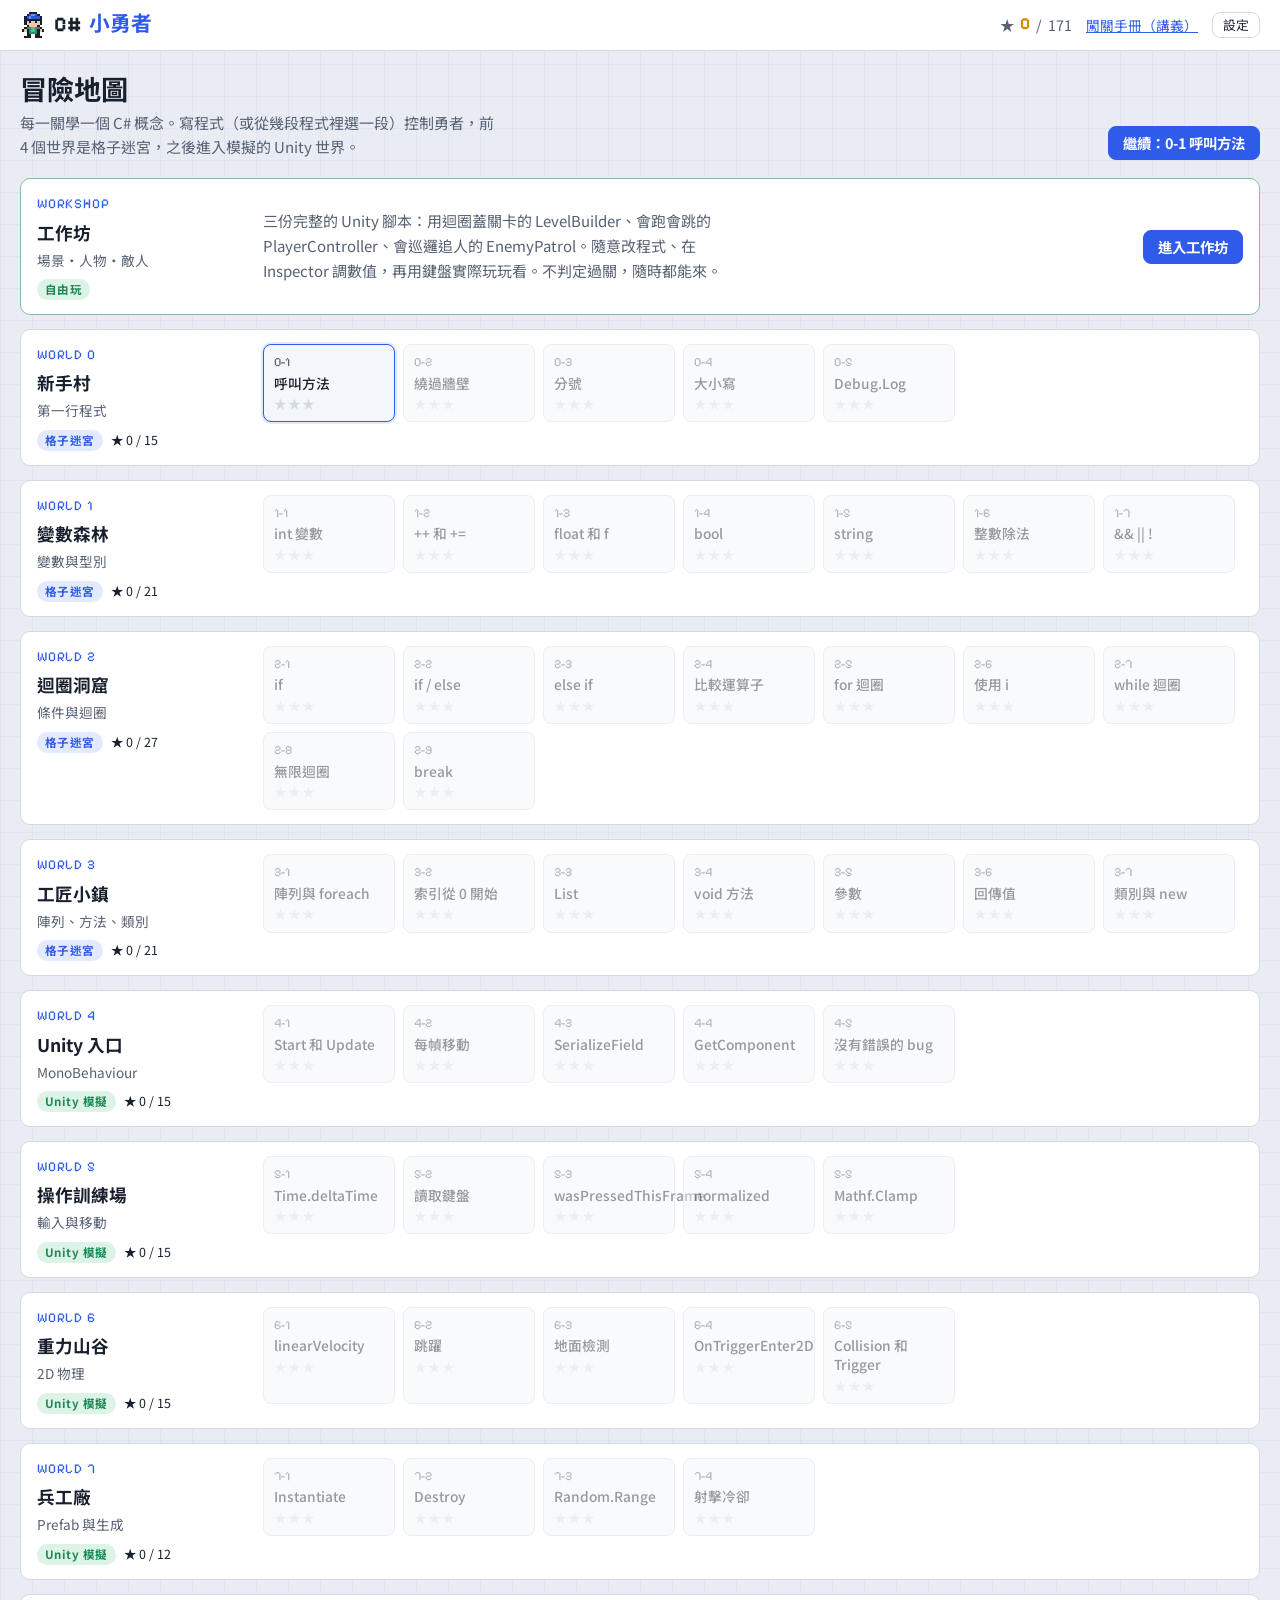
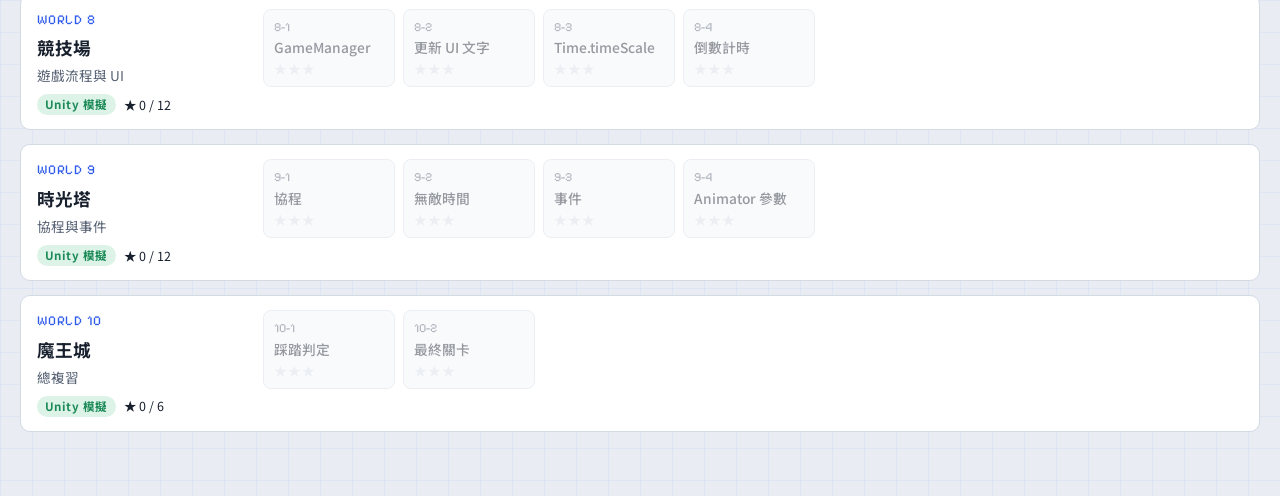
==== index.html @ fce14636 "C# 小勇者：Unity C# 闖關遊戲與工作坊 57 個小關（格子迷宮 + 模擬 Unity）、工作坊（場景、人物、敵人三份可互動腳本）、闖關手冊與自動測試。" ====
<!doctype html>
<html lang="zh-Hant">
<head>
<meta charset="utf-8">
<meta name="viewport" content="width=device-width, initial-scale=1, viewport-fit=cover">
<title>C# 小勇者</title>
<meta name="description" content="寫 C# 控制勇者的 Unity 闖關小遊戲">
<link rel="preconnect" href="https://fonts.googleapis.com">
<link rel="preconnect" href="https://fonts.gstatic.com" crossorigin>
<link rel="stylesheet" href="https://fonts.googleapis.com/css2?family=JetBrains+Mono:wght@400;600&family=Noto+Sans+TC:wght@400;500;700&family=Pixelify+Sans:wght@500;700&display=swap">
<style>
/* Layout: 地圖畫面是一排排的世界；關卡畫面左邊是遊戲舞台 + Console，右邊是說明 + 程式編輯器 */
:root {
  --bg: #E9EDF3;
  --surface: #FFFFFF;
  --surface-2: #F3F6FA;
  --ink: #18202E;
  --muted: #566173;
  --line: #D3DAE4;
  --grid: rgba(47, 91, 234, 0.06);
  --accent: #2F5BEA;
  --accent-ink: #FFFFFF;
  --accent-soft: #E3EAFE;
  --coin: #C98C05;
  --coin-soft: #FBF0D4;
  --good: #1B8A57;
  --good-soft: #DDF3E8;
  --bad: #C63D33;
  --bad-soft: #FBE4E1;
  --warn: #9A6A00;
  --warn-soft: #FFF3D1;
  --code-bg: #161B26;
  --code-head: #1E2533;
  --code-fg: #DCE2EE;
  --code-line: #2A3242;
  --code-muted: #7F8AA0;
  --code-err: rgba(255, 110, 100, 0.18);
  --hl-kw: #8FB2FF;
  --hl-str: #F2C46B;
  --hl-num: #F59E8B;
  --hl-com: #74819A;
  --hl-type: #7FDCC4;
  --hl-fn: #E6A6F5;
  --hl-meta: #B8C47A;
  --console-err: #FF8A80;
  --console-warn: #FFD27A;
  --console-info: #8FB2FF;

  --font-display: "Pixelify Sans", "Noto Sans TC", "Microsoft JhengHei", system-ui, sans-serif;
  --font-body: "Noto Sans TC", "Microsoft JhengHei", "PingFang TC", system-ui, sans-serif;
  --font-mono: "JetBrains Mono", Consolas, "Noto Sans TC", monospace;
  --radius: 10px;
}
@media (prefers-color-scheme: dark) {
  :root:not([data-theme="light"]) {
    --bg: #0F131A;
    --surface: #171C25;
    --surface-2: #1D2330;
    --ink: #E5E9F1;
    --muted: #9AA4B5;
    --line: #2A3140;
    --grid: rgba(124, 155, 255, 0.05);
    --accent: #7C9BFF;
    --accent-ink: #0F131A;
    --accent-soft: #1F2A4A;
    --coin: #F0B630;
    --coin-soft: #3A2F12;
    --good: #4CC38A;
    --good-soft: #143326;
    --bad: #F07067;
    --bad-soft: #3A1A18;
    --warn: #F0C060;
    --warn-soft: #3A2F12;
    --code-bg: #0B0F15;
    --code-head: #131925;
    --code-line: #222A38;
    color-scheme: dark;
  }
}
:root[data-theme="dark"] {
  --bg: #0F131A;
  --surface: #171C25;
  --surface-2: #1D2330;
  --ink: #E5E9F1;
  --muted: #9AA4B5;
  --line: #2A3140;
  --grid: rgba(124, 155, 255, 0.05);
  --accent: #7C9BFF;
  --accent-ink: #0F131A;
  --accent-soft: #1F2A4A;
  --coin: #F0B630;
  --coin-soft: #3A2F12;
  --good: #4CC38A;
  --good-soft: #143326;
  --bad: #F07067;
  --bad-soft: #3A1A18;
  --warn: #F0C060;
  --warn-soft: #3A2F12;
  --code-bg: #0B0F15;
  --code-head: #131925;
  --code-line: #222A38;
  color-scheme: dark;
}

* { box-sizing: border-box; }
body {
  margin: 0;
  background-color: var(--bg);
  background-image: linear-gradient(var(--grid) 1px, transparent 1px), linear-gradient(90deg, var(--grid) 1px, transparent 1px);
  background-size: 32px 32px;
  color: var(--ink);
  font-family: var(--font-body);
  font-size: 15px;
  line-height: 1.65;
}
a { color: var(--accent); }
button { font: inherit; }
:focus-visible { outline: 2px solid var(--accent); outline-offset: 2px; }
code, pre, textarea, .con-body, .insp-ref, input { font-variant-ligatures: none; font-feature-settings: "liga" 0, "calt" 0; }
code { font-family: var(--font-mono); font-size: 0.88em; background: var(--surface-2); border: 1px solid var(--line); border-radius: 5px; padding: 0 0.3em; overflow-wrap: anywhere; }
h1, h2, h3 { margin: 0; line-height: 1.3; text-wrap: balance; }
p { margin: 0; }
[hidden] { display: none !important; }

/* ---------- 頂部 ---------- */
.top {
  position: sticky;
  top: env(safe-area-inset-top, 0px);
  z-index: 30;
  background: var(--surface);
  border-bottom: 1px solid var(--line);
}
.top-in {
  max-width: 1320px; margin: 0 auto;
  padding-inline: 20px; padding-block: 8px;
  display: flex; align-items: center; gap: 14px; flex-wrap: wrap;
}
.logo { font-family: var(--font-display); font-weight: 700; font-size: 1.3rem; color: var(--ink); text-decoration: none; white-space: nowrap; display: flex; align-items: center; gap: 8px; }
.logo span { color: var(--accent); }
.logo canvas { width: 26px; height: 26px; image-rendering: pixelated; }
.top-stars { margin-left: auto; display: flex; align-items: center; gap: 6px; font-variant-numeric: tabular-nums; font-size: 0.9rem; color: var(--muted); white-space: nowrap; }
.top-stars b { font-family: var(--font-display); color: var(--coin); font-size: 1.05rem; }
.top-link { font-size: 0.85rem; white-space: nowrap; }

.btn {
  border: 1px solid var(--line); background: var(--surface); color: var(--ink);
  border-radius: 8px; padding: 6px 14px; cursor: pointer; font-size: 0.9rem; line-height: 1.4;
  display: inline-flex; align-items: center; gap: 6px; white-space: nowrap; text-decoration: none;
}
.btn:hover { border-color: var(--accent); }
.btn:disabled { opacity: 0.5; cursor: default; }
.btn-primary { background: var(--accent); border-color: var(--accent); color: var(--accent-ink); font-weight: 700; }
.btn-primary:hover { filter: brightness(1.08); }
.btn-run { background: var(--good); border-color: var(--good); color: #fff; font-weight: 700; padding-inline: 18px; }
.btn-stop { background: var(--bad); border-color: var(--bad); color: #fff; font-weight: 700; padding-inline: 18px; }
.btn-ghost { background: transparent; }
.btn-sm { padding: 3px 10px; font-size: 0.8rem; }

main { max-width: 1320px; margin: 0 auto; padding-inline: 20px; padding-block: 20px 64px; }

/* ---------- 地圖 ---------- */
.map-head { display: flex; align-items: flex-end; justify-content: space-between; gap: 16px; flex-wrap: wrap; margin-bottom: 18px; }
.map-head h1 { font-size: 1.7rem; }
.map-head p { color: var(--muted); max-width: 60ch; margin-top: 4px; }
.map-actions { display: flex; gap: 8px; flex-wrap: wrap; align-items: center; }
.worlds { display: grid; gap: 14px; }
.world {
  display: grid; grid-template-columns: 210px minmax(0, 1fr); gap: 16px;
  background: var(--surface); border: 1px solid var(--line); border-radius: var(--radius); padding: 14px 16px;
}
.world-label { display: grid; gap: 2px; align-content: start; }
.world-no { font-family: var(--font-display); color: var(--accent); font-size: 0.85rem; letter-spacing: 0.06em; }
.world-name { font-weight: 700; font-size: 1.1rem; }
.world-sub { color: var(--muted); font-size: 0.85rem; }
.world-meta { display: flex; gap: 8px; align-items: center; flex-wrap: wrap; margin-top: 6px; font-size: 0.78rem; }
.chip { border-radius: 999px; padding: 1px 8px; font-size: 0.72rem; font-weight: 700; letter-spacing: 0.04em; white-space: nowrap; }
.chip-grid { background: var(--accent-soft); color: var(--accent); }
.chip-unity { background: var(--good-soft); color: var(--good); }
.nodes { display: flex; flex-wrap: wrap; gap: 8px; align-content: start; }
.node {
  width: 132px; min-height: 74px; text-align: left;
  border: 1px solid var(--line); background: var(--surface-2); color: var(--ink);
  border-radius: 8px; padding: 7px 10px; cursor: pointer; display: grid; gap: 1px; align-content: start;
}
.node:hover:not(:disabled) { border-color: var(--accent); }
.node:disabled { opacity: 0.45; cursor: not-allowed; }
.node-id { font-family: var(--font-display); font-size: 0.78rem; color: var(--muted); font-variant-numeric: tabular-nums; }
.node-title { font-size: 0.86rem; font-weight: 500; line-height: 1.35; }
.node-stars { font-size: 0.8rem; letter-spacing: 1px; color: var(--line); }
.node-stars .on { color: var(--coin); }
.node.done { background: var(--coin-soft); border-color: color-mix(in srgb, var(--coin) 45%, var(--line)); }
.node.next { border-color: var(--accent); box-shadow: 0 0 0 2px var(--accent-soft); }

/* ---------- 關卡 ---------- */
.lv-bar { display: flex; align-items: center; gap: 10px; flex-wrap: wrap; margin-bottom: 14px; }
.lv-id { font-family: var(--font-display); color: var(--accent); font-size: 1rem; white-space: nowrap; }
.lv-bar h1 { font-size: 1.35rem; }
.lv-bar .spacer { flex: 1; }
.lv-grid { display: grid; grid-template-columns: minmax(0, 0.95fr) minmax(0, 1.05fr); gap: 18px; align-items: start; }
.col { display: grid; gap: 14px; min-width: 0; }
.col-left { position: sticky; top: calc(env(safe-area-inset-top, 0px) + 62px); }

.stage-wrap { position: relative; border-radius: var(--radius); overflow: hidden; border: 1px solid var(--code-line); background: #1d2333; }
#stage { display: block; width: 100%; height: auto; image-rendering: pixelated; }
.stage-wrap.frozen #stage { filter: grayscale(0.9) brightness(0.65); }
.freeze {
  position: absolute; inset: 0; display: grid; place-items: center; padding: 16px;
}
.freeze-box {
  max-width: 380px; width: 100%; background: #f4f5f7; color: #1b1f2b; border: 1px solid #8a93a6; border-radius: 6px;
  box-shadow: 0 10px 30px rgba(0,0,0,.35); overflow: hidden; font-size: 0.88rem;
}
.freeze-title { background: #dfe3ea; padding: 6px 12px; font-weight: 700; display: flex; justify-content: space-between; }
.freeze-body { padding: 12px 14px; display: grid; gap: 8px; }
.keys { display: flex; flex-wrap: wrap; gap: 6px; }
.key {
  min-width: 46px; padding: 8px 10px; border-radius: 8px; border: 1px solid var(--line); border-bottom-width: 3px;
  background: var(--surface); color: var(--ink); font-family: var(--font-mono); font-weight: 600; cursor: pointer;
  touch-action: none; user-select: none;
}
.key.down { background: var(--accent-soft); border-color: var(--accent); }
.stage-note { font-size: 0.82rem; color: var(--muted); }

.panel { background: var(--surface); border: 1px solid var(--line); border-radius: var(--radius); overflow: hidden; min-width: 0; }
.counts span { white-space: nowrap; }
.panel-head { display: flex; flex-wrap: wrap; align-items: center; gap: 8px; padding: 7px 12px; border-bottom: 1px solid var(--line); background: var(--surface-2); font-size: 0.82rem; font-weight: 700; }
.panel-head .spacer { flex: 1; }
.counts { display: flex; gap: 8px; font-weight: 500; font-variant-numeric: tabular-nums; color: var(--muted); }
.counts .e { color: var(--bad); }
.counts .w { color: var(--warn); }

/* Console */
.console { background: var(--code-bg); border-color: var(--code-line); }
.console .panel-head { background: var(--code-head); border-color: var(--code-line); color: var(--code-fg); }
.console .panel-head .btn { background: transparent; color: var(--code-fg); border-color: var(--code-line); }
.console .counts { color: var(--code-muted); }
.console .counts .e { color: var(--console-err); }
.console .counts .w { color: var(--console-warn); }
.con-body { max-height: 240px; min-height: 92px; overflow: auto; padding: 4px 0; font-family: var(--font-mono); font-size: 0.8rem; }
.con-empty { color: var(--code-muted); padding: 8px 14px; font-family: var(--font-body); }
.con-line { display: grid; grid-template-columns: 16px minmax(0, 1fr) auto; gap: 8px; padding: 3px 12px; color: var(--code-fg); border-bottom: 1px solid var(--code-line); }
.con-line .ico { text-align: center; color: var(--code-muted); }
.con-line .txt { white-space: pre-wrap; overflow-wrap: anywhere; }
.con-line .zh { display: block; color: var(--code-muted); font-family: var(--font-body); font-size: 0.8rem; margin-top: 2px; }
.con-line .cnt { background: var(--code-line); color: var(--code-fg); border-radius: 999px; padding: 0 7px; font-size: 0.72rem; align-self: start; }
.con-line.error .txt, .con-line.error .ico { color: var(--console-err); }
.con-line.warn .txt, .con-line.warn .ico { color: var(--console-warn); }
.con-line.info .txt, .con-line.info .ico { color: var(--console-info); }
.con-line.clickable { cursor: pointer; }
.con-line.clickable:hover { background: rgba(255,255,255,.04); }

/* Inspector */
.insp-comp { padding: 6px 12px 10px; display: grid; gap: 6px; }
.insp-title { display: flex; align-items: center; gap: 8px; font-size: 0.82rem; font-weight: 700; padding-top: 4px; }
.insp-title .obj { color: var(--muted); font-weight: 500; }
.insp-row { display: grid; grid-template-columns: minmax(0, 0.9fr) minmax(0, 1.1fr); gap: 10px; align-items: center; font-size: 0.85rem; }
.insp-row label { color: var(--muted); overflow: hidden; text-overflow: ellipsis; white-space: nowrap; }
.insp-row input[type="number"], .insp-row input[type="text"] {
  width: 100%; font: inherit; font-family: var(--font-mono); font-size: 0.82rem; padding: 3px 8px;
  border: 1px solid var(--line); border-radius: 6px; background: var(--surface-2); color: var(--ink);
}
.insp-row input[type="checkbox"] { width: 16px; height: 16px; accent-color: var(--accent); }
.insp-ref { font-family: var(--font-mono); font-size: 0.78rem; background: var(--surface-2); border: 1px solid var(--line); border-radius: 6px; padding: 2px 8px; overflow: hidden; text-overflow: ellipsis; white-space: nowrap; }
.insp-empty { padding: 10px 12px; color: var(--muted); font-size: 0.85rem; }

/* 說明卡 */
.brief { background: var(--surface); border: 1px solid var(--line); border-radius: var(--radius); padding: 14px 16px; display: grid; gap: 10px; }
.concept { font-size: 0.95rem; }
.goal { display: flex; gap: 10px; align-items: baseline; background: var(--accent-soft); border-radius: 8px; padding: 8px 12px; font-weight: 500; }
.goal-tag { font-family: var(--font-display); color: var(--accent); white-space: nowrap; font-size: 0.85rem; }
.brief-foot { display: flex; gap: 12px; flex-wrap: wrap; font-size: 0.82rem; color: var(--muted); align-items: center; }

.tabs { display: inline-flex; border: 1px solid var(--line); border-radius: 9px; padding: 3px; background: var(--surface); gap: 2px; }
.tab { border: 0; background: transparent; color: var(--muted); padding: 5px 14px; border-radius: 7px; cursor: pointer; font-size: 0.88rem; font-weight: 500; }
.tab[aria-selected="true"] { background: var(--accent); color: var(--accent-ink); }
.tab-dot { display: inline-block; width: 8px; height: 8px; border-radius: 50%; background: var(--bad); margin-left: 6px; vertical-align: middle; }
.ws-card { margin-bottom: 14px; border-color: color-mix(in srgb, var(--good) 40%, var(--line)); }
.ws-desc { display: flex; gap: 14px; align-items: center; justify-content: space-between; flex-wrap: wrap; }
.ws-desc p { max-width: 62ch; color: var(--muted); }
.stage-wrap:focus { outline: none; }
.toolbar { display: flex; gap: 8px; flex-wrap: wrap; align-items: center; }
.toolbar .spacer { flex: 1; }

/* 編輯器 */
.editor { background: var(--code-bg); border: 1px solid var(--code-line); border-radius: var(--radius); overflow: hidden; }
.editor-head { display: flex; align-items: center; justify-content: space-between; gap: 8px; background: var(--code-head); border-bottom: 1px solid var(--code-line); padding: 5px 10px 5px 14px; font-family: var(--font-mono); font-size: 0.75rem; color: var(--code-muted); }
.editor-head .btn { background: transparent; color: var(--code-fg); border-color: var(--code-line); }
.ed-body { display: flex; max-height: 560px; overflow: auto; }
.gutter { flex: none; padding: 12px 8px 12px 10px; text-align: right; color: var(--code-muted); font-family: var(--font-mono); font-size: 13px; line-height: 21px; user-select: none; border-right: 1px solid var(--code-line); position: sticky; left: 0; background: var(--code-bg); z-index: 1; }
.gutter div.err { color: var(--console-err); font-weight: 600; }
.ed-area { position: relative; flex: 1; min-width: 0; }
.ed-area pre, .ed-area textarea {
  margin: 0; padding: 12px 14px; border: 0; font-family: var(--font-mono); font-size: 13px; line-height: 21px;
  white-space: pre; tab-size: 4; letter-spacing: 0; font-variant-ligatures: none;
}
.ed-area pre { color: var(--code-fg); pointer-events: none; min-height: 100%; }
.ed-area textarea {
  position: absolute; inset: 0; width: 100%; height: 100%; resize: none; overflow: hidden;
  background: transparent; color: transparent; caret-color: #ffffff; outline: none;
}
.ed-area textarea::selection { background: rgba(124, 155, 255, 0.35); color: transparent; }
.ed-area textarea[readonly] { caret-color: transparent; }
.hl .ln { display: block; min-height: 21px; }
.hl .ln.err { background: var(--code-err); }
.t-kw { color: var(--hl-kw); }
.t-str { color: var(--hl-str); }
.t-num { color: var(--hl-num); }
.t-com { color: var(--hl-com); font-style: italic; }
.t-type { color: var(--hl-type); }
.t-fn { color: var(--hl-fn); }
.t-meta { color: var(--hl-meta); }

/* 選擇模式 */
.choices { display: grid; gap: 10px; }
.choice { border: 1px solid var(--line); border-radius: var(--radius); background: var(--surface); overflow: hidden; min-width: 0; }
.choice-head { display: flex; align-items: center; gap: 10px; padding: 7px 12px; border-bottom: 1px solid var(--line); background: var(--surface-2); }
.choice-letter { font-family: var(--font-display); font-size: 1rem; color: var(--accent); }
.choice-head .spacer { flex: 1; }
.choice pre { margin: 0; background: var(--code-bg); color: var(--code-fg); font-family: var(--font-mono); font-size: 12.5px; line-height: 19px; padding: 10px 0; overflow-x: auto; max-height: 260px; }
.choice pre .ln { display: block; padding-inline: 14px; min-height: 19px; }
.choice pre .ln.chg { background: rgba(124, 155, 255, 0.16); box-shadow: inset 3px 0 0 #7c9bff; }
.verdict { padding: 9px 12px; font-size: 0.88rem; display: grid; gap: 2px; }
.verdict b { font-weight: 700; }
.verdict.ok { background: var(--good-soft); }
.verdict.ok b { color: var(--good); }
.verdict.no { background: var(--bad-soft); }
.verdict.no b { color: var(--bad); }

/* 結果與提示 */
.result { border-radius: var(--radius); padding: 12px 16px; display: grid; gap: 8px; border: 1px solid var(--line); background: var(--surface); }
.result.win { background: var(--good-soft); border-color: var(--good); }
.result.lose { background: var(--bad-soft); border-color: var(--bad); }
.result.info { background: var(--warn-soft); border-color: var(--warn); }
.result-title { font-weight: 700; display: flex; align-items: center; gap: 10px; flex-wrap: wrap; }
.result-stars { font-size: 1.3rem; letter-spacing: 3px; color: var(--line); }
.result-stars .on { color: var(--coin); }
.result-actions { display: flex; gap: 8px; flex-wrap: wrap; }
.hints { display: grid; gap: 8px; }
.hint { background: var(--warn-soft); border: 1px solid color-mix(in srgb, var(--warn) 40%, var(--line)); border-radius: 8px; padding: 8px 12px; font-size: 0.9rem; }
.hint pre { margin: 6px 0 0; background: var(--code-bg); color: var(--code-fg); border-radius: 6px; padding: 8px 10px; font-family: var(--font-mono); font-size: 12px; overflow-x: auto; }
.hint-tag { font-weight: 700; color: var(--warn); margin-right: 6px; }

.dialog-bg { position: fixed; inset: 0; background: rgba(10, 14, 22, 0.55); display: grid; place-items: center; padding: 16px; z-index: 50; }
.dialog { background: var(--surface); border: 1px solid var(--line); border-radius: var(--radius); padding: 18px 20px; max-width: 420px; width: 100%; display: grid; gap: 12px; }
.dialog h2 { font-size: 1.1rem; }
.dialog .row { display: flex; gap: 8px; justify-content: flex-end; flex-wrap: wrap; }
.switch { display: flex; align-items: center; gap: 10px; cursor: pointer; }
.switch input { width: 18px; height: 18px; accent-color: var(--accent); }

@media (max-width: 980px) {
  .lv-grid { grid-template-columns: minmax(0, 1fr); }
  .col-left { position: static; }
  .col-right { display: contents; }
  .brief { order: -2; }
  .brief.ws-challenges { order: 1; }
  .col-left { order: -1; }
}
@media (max-width: 720px) {
  main { padding-inline: 16px; padding-block: 14px 48px; }
  .top-in { padding-inline: 16px; }
  .world { grid-template-columns: minmax(0, 1fr); gap: 10px; }
  .node { width: calc(50% - 4px); }
  .top-link { display: none; }
}
@media (prefers-reduced-motion: reduce) { * { scroll-behavior: auto !important; } }
</style>
</head>
<body>
<header class="top">
  <div class="top-in">
    <a class="logo" href="#map" aria-label="回到地圖"><canvas id="logoIcon" width="12" height="12" aria-hidden="true"></canvas>C# <span>小勇者</span></a>
    <div class="top-stars" title="總星星數">★ <b id="starCount">0</b> / <span id="starTotal">0</span></div>
    <a class="top-link" href="handbook.html" target="_blank" rel="noopener">闖關手冊（講義）</a>
    <button class="btn btn-sm" type="button" id="settingsBtn">設定</button>
  </div>
</header>

<main id="app"></main>

<div class="dialog-bg" id="settings" hidden>
  <div class="dialog" role="dialog" aria-labelledby="settingsTitle">
    <h2 id="settingsTitle">設定</h2>
    <label class="switch"><input type="checkbox" id="unlockAll"> 全部關卡解鎖（可以直接跳關）</label>
    <div class="row">
      <button class="btn" type="button" id="resetBtn">清除所有進度</button>
      <button class="btn btn-primary" type="button" id="settingsClose">完成</button>
    </div>
    <p id="resetConfirm" class="stage-note" hidden>再按一次「清除所有進度」就會刪掉星星和寫過的程式。</p>
  </div>
</div>

<script src="js/interpreter.js"></script>
<script src="js/sprites.js"></script>
<script src="js/stage-grid.js"></script>
<script src="js/stage-unity.js"></script>
<script src="js/levels.js"></script>
<script src="js/workshop.js"></script>
<script src="js/app.js"></script>
</body>
</html>
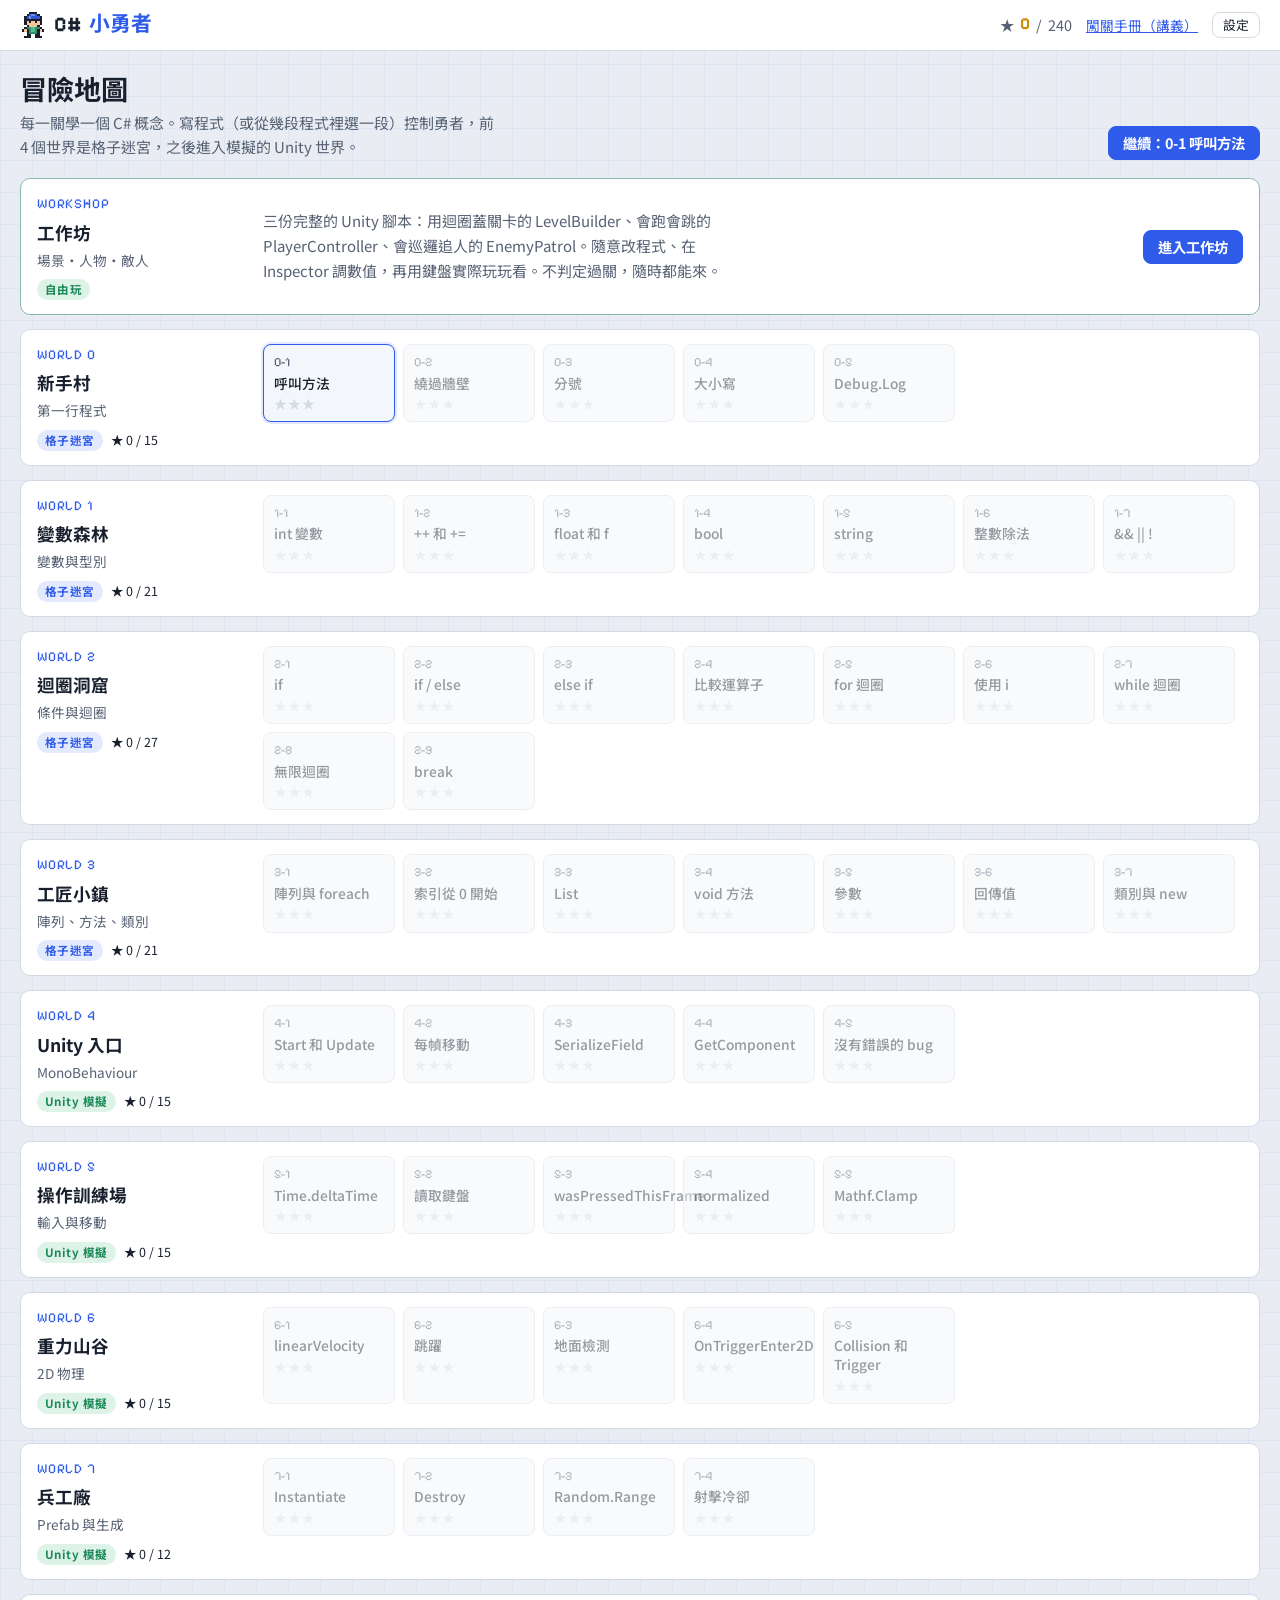
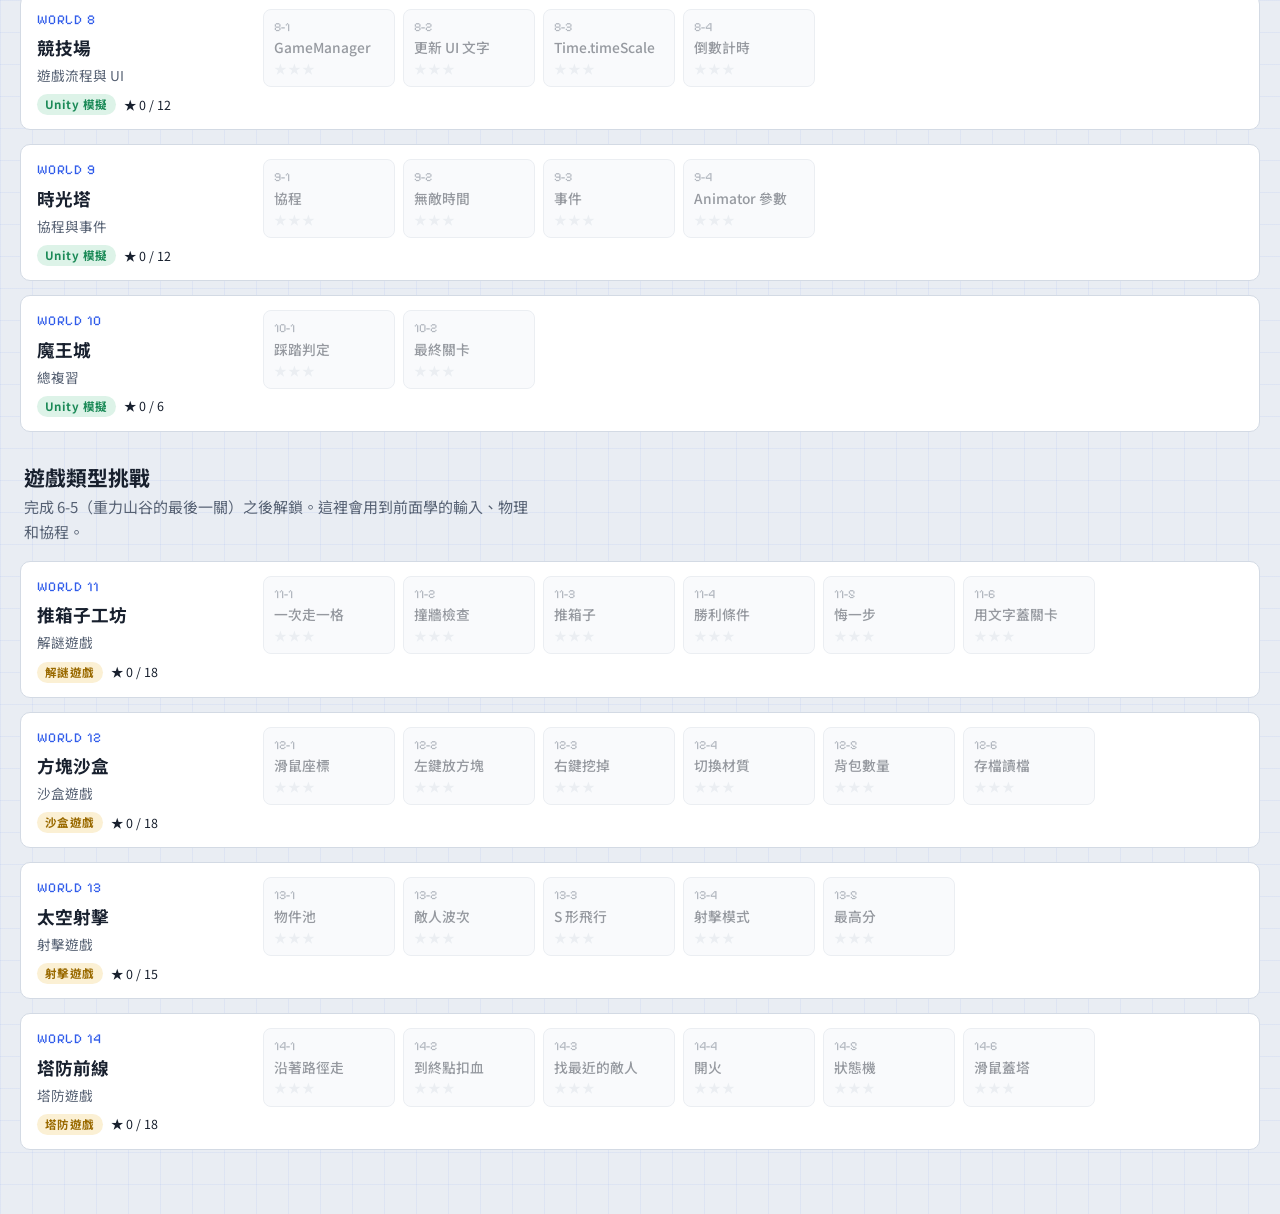
==== commit 541c3fb2: "新增四種遊戲類型世界：推箱子、方塊沙盒、太空射擊、塔防（23 關）與手冊 ch11-ch14 引擎新增 enum、Vector2Int、Stack/Queue/Dictionary、滑鼠輸入、Came" ====
--- a/index.html
+++ b/index.html
@@ -176,6 +176,10 @@
 .chip { border-radius: 999px; padding: 1px 8px; font-size: 0.72rem; font-weight: 700; letter-spacing: 0.04em; white-space: nowrap; }
 .chip-grid { background: var(--accent-soft); color: var(--accent); }
 .chip-unity { background: var(--good-soft); color: var(--good); }
+.chip-genre { background: var(--coin-soft); color: var(--warn); }
+.genre-head { padding: 18px 4px 2px; display: grid; gap: 4px; }
+.genre-head h2 { font-size: 1.3rem; }
+.genre-head p { color: var(--muted); max-width: 64ch; }
 .nodes { display: flex; flex-wrap: wrap; gap: 8px; align-content: start; }
 .node {
   width: 132px; min-height: 74px; text-align: left;
@@ -201,7 +205,7 @@
 .col-left { position: sticky; top: calc(env(safe-area-inset-top, 0px) + 62px); }
 
 .stage-wrap { position: relative; border-radius: var(--radius); overflow: hidden; border: 1px solid var(--code-line); background: #1d2333; }
-#stage { display: block; width: 100%; height: auto; image-rendering: pixelated; }
+#stage { display: block; width: 100%; height: auto; image-rendering: pixelated; touch-action: none; }
 .stage-wrap.frozen #stage { filter: grayscale(0.9) brightness(0.65); }
 .freeze {
   position: absolute; inset: 0; display: grid; place-items: center; padding: 16px;
@@ -394,6 +398,7 @@
 <script src="js/stage-grid.js"></script>
 <script src="js/stage-unity.js"></script>
 <script src="js/levels.js"></script>
+<script src="js/levels-genres.js"></script>
 <script src="js/workshop.js"></script>
 <script src="js/app.js"></script>
 </body>
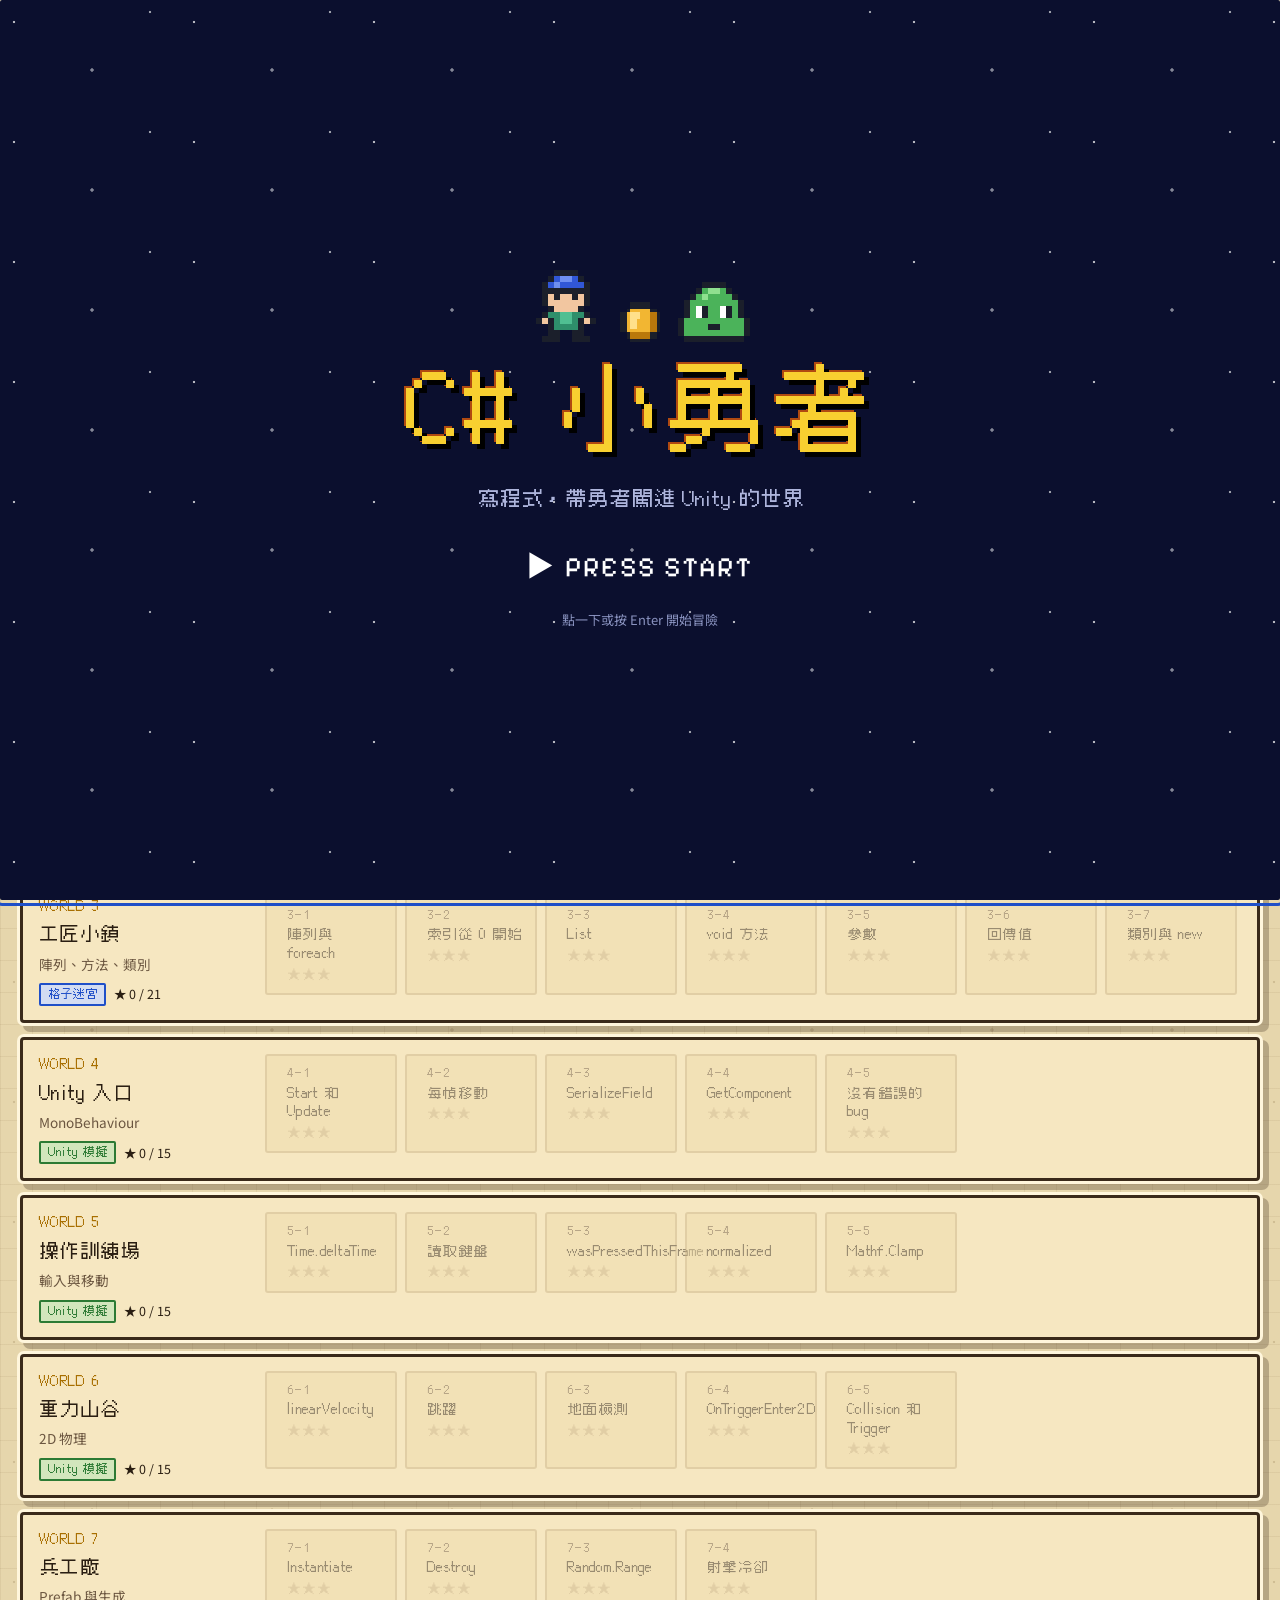
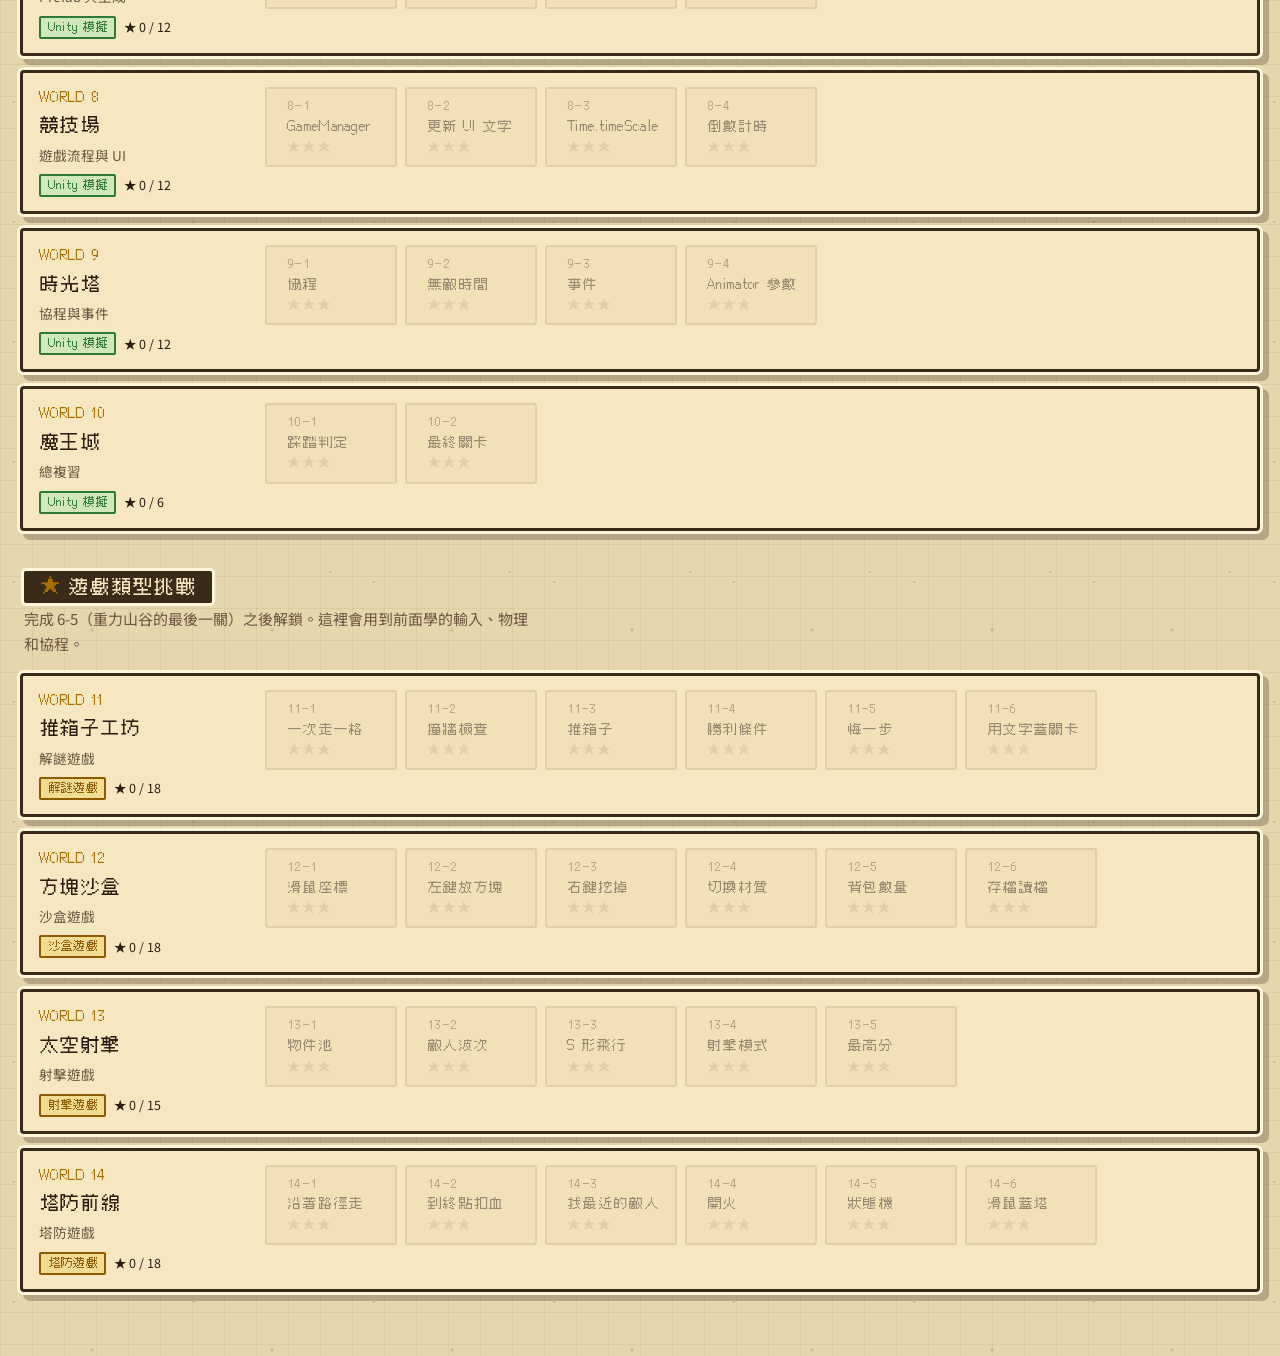
==== commit 9dbd6433: "改成 8-bit 像素 RPG 風格：開場畫面、STAGE CLEAR 過關動畫、8-bit 音效 新增 css/pixel.css（遊戲和手冊共用的像素外觀）、js/sfx.js（Web Audio" ====
--- a/index.html
+++ b/index.html
@@ -368,6 +368,7 @@
 }
 @media (prefers-reduced-motion: reduce) { * { scroll-behavior: auto !important; } }
 </style>
+<link rel="stylesheet" href="css/pixel.css">
 </head>
 <body>
 <header class="top">
@@ -375,6 +376,7 @@
     <a class="logo" href="#map" aria-label="回到地圖"><canvas id="logoIcon" width="12" height="12" aria-hidden="true"></canvas>C# <span>小勇者</span></a>
     <div class="top-stars" title="總星星數">★ <b id="starCount">0</b> / <span id="starTotal">0</span></div>
     <a class="top-link" href="handbook.html" target="_blank" rel="noopener">闖關手冊（講義）</a>
+    <button class="btn btn-sm px-sound" type="button" id="soundBtn" aria-pressed="true" aria-label="音效" title="音效開關">♪<span class="px-sound-label"> 音效</span></button>
     <button class="btn btn-sm" type="button" id="settingsBtn">設定</button>
   </div>
 </header>
@@ -385,6 +387,7 @@
   <div class="dialog" role="dialog" aria-labelledby="settingsTitle">
     <h2 id="settingsTitle">設定</h2>
     <label class="switch"><input type="checkbox" id="unlockAll"> 全部關卡解鎖（可以直接跳關）</label>
+    <label class="switch"><input type="checkbox" id="soundOn"> 8-bit 音效</label>
     <div class="row">
       <button class="btn" type="button" id="resetBtn">清除所有進度</button>
       <button class="btn btn-primary" type="button" id="settingsClose">完成</button>
@@ -393,6 +396,7 @@
   </div>
 </div>
 
+<script src="js/sfx.js"></script>
 <script src="js/interpreter.js"></script>
 <script src="js/sprites.js"></script>
 <script src="js/stage-grid.js"></script>
--- a/css/pixel.css
+++ b/css/pixel.css
@@ -0,0 +1,377 @@
+/* =========================================================
+ * 8-bit 像素 RPG 外觀：遊戲（index.html）和手冊（handbook.html）共用
+ * 放在各頁 <style> 之後載入，覆蓋原本的配色和元件樣式。
+ * 中文像素字：俐方體 11 號（Cubic 11），SIL Open Font License，見 fonts/OFL.txt
+ * ========================================================= */
+@font-face {
+  font-family: "Cubic 11";
+  src: url("../fonts/Cubic_11.woff2") format("woff2");
+  font-display: swap;
+}
+
+/* ---------- 白天：羊皮紙視窗 ---------- */
+:root {
+  --bg: #E6D6AC;
+  --surface: #F6E7C1;
+  --surface-2: #EEDBAA;
+  --ink: #2A1E12;
+  --muted: #6B5640;
+  --line: #C9B184;
+  --grid: rgba(90, 60, 20, 0.07);
+  --star: rgba(90, 60, 20, 0.16);
+  --frame: #3A2A1A;
+  --frame-out: #FFF6DC;
+  --drop: rgba(58, 42, 26, 0.28);
+  --title: #3A2A1A;
+  --title-shadow: #D9BE7E;
+  --accent: #1F4FC8;
+  --accent-ink: #FFFFFF;
+  --accent-soft: #D3DCF2;
+  --coin: #A86F00;
+  --coin-soft: #F2DC94;
+  --good: #2C7A34;
+  --good-ink: #FFFFFF;
+  --good-soft: #D2E6BC;
+  --bad: #B8322A;
+  --bad-ink: #FFFFFF;
+  --bad-soft: #F1CDBB;
+  --warn: #8E5A00;
+  --warn-soft: #F3DEA4;
+  --code-bg: #10143A;
+  --code-head: #1A2054;
+  --code-fg: #E8ECF8;
+  --code-line: #2C3474;
+  --code-muted: #8A93C0;
+  --font-pixel: "Cubic 11", "Pixelify Sans", "Noto Sans TC", "Microsoft JhengHei", sans-serif;
+  --font-display: var(--font-pixel);
+  --radius: 4px;
+  color-scheme: light;
+}
+/* ---------- 夜晚：深藍 RPG 視窗 ---------- */
+@media (prefers-color-scheme: dark) {
+  :root:not([data-theme="light"]) {
+    --bg: #0B0F2E;
+    --surface: #141A4A;
+    --surface-2: #1C2460;
+    --ink: #F4F4F4;
+    --muted: #AEB5DC;
+    --line: #3A4490;
+    --grid: rgba(255, 255, 255, 0.035);
+    --star: rgba(255, 255, 255, 0.55);
+    --frame: #F4F4F4;
+    --frame-out: #000000;
+    --drop: rgba(0, 0, 0, 0.45);
+    --title: #F8D030;
+    --title-shadow: #000000;
+    --accent: #58D8F8;
+    --accent-ink: #0B0F2E;
+    --accent-soft: #17336E;
+    --coin: #F8D030;
+    --coin-soft: #3A3414;
+    --good: #58D858;
+    --good-ink: #08240C;
+    --good-soft: #123A1E;
+    --bad: #F86060;
+    --bad-ink: #2A0606;
+    --bad-soft: #401622;
+    --warn: #F8B830;
+    --warn-soft: #3A2C10;
+    --code-bg: #070A22;
+    --code-head: #10163E;
+    --code-fg: #E8ECF8;
+    --code-line: #262E6A;
+    --code-muted: #8A93C0;
+    color-scheme: dark;
+  }
+}
+:root[data-theme="dark"] {
+  --bg: #0B0F2E;
+  --surface: #141A4A;
+  --surface-2: #1C2460;
+  --ink: #F4F4F4;
+  --muted: #AEB5DC;
+  --line: #3A4490;
+  --grid: rgba(255, 255, 255, 0.035);
+  --star: rgba(255, 255, 255, 0.55);
+  --frame: #F4F4F4;
+  --frame-out: #000000;
+  --drop: rgba(0, 0, 0, 0.45);
+  --title: #F8D030;
+  --title-shadow: #000000;
+  --accent: #58D8F8;
+  --accent-ink: #0B0F2E;
+  --accent-soft: #17336E;
+  --coin: #F8D030;
+  --coin-soft: #3A3414;
+  --good: #58D858;
+  --good-ink: #08240C;
+  --good-soft: #123A1E;
+  --bad: #F86060;
+  --bad-ink: #2A0606;
+  --bad-soft: #401622;
+  --warn: #F8B830;
+  --warn-soft: #3A2C10;
+  --code-bg: #070A22;
+  --code-head: #10163E;
+  --code-fg: #E8ECF8;
+  --code-line: #262E6A;
+  --code-muted: #8A93C0;
+  color-scheme: dark;
+}
+
+/* ---------- 底圖：星空 + 淡格線 ---------- */
+body {
+  background-color: var(--bg);
+  background-image:
+    radial-gradient(circle at 14px 22px, var(--star) 1px, transparent 1.6px),
+    radial-gradient(circle at 92px 70px, var(--star) 1.4px, transparent 2px),
+    radial-gradient(circle at 150px 12px, var(--star) 1px, transparent 1.6px),
+    linear-gradient(var(--grid) 1px, transparent 1px),
+    linear-gradient(90deg, var(--grid) 1px, transparent 1px);
+  background-size: 180px 120px, 180px 120px, 180px 120px, 32px 32px, 32px 32px;
+  scrollbar-color: var(--frame) var(--surface-2);
+}
+:focus-visible { outline: 3px solid var(--accent); outline-offset: 3px; border-radius: 2px; }
+code { border-radius: 2px; }
+
+/* ---------- 像素字 ---------- */
+h1, h2, h3,
+.btn, .tab, .chip, .tag, .node, .key, .switch, .menu-btn, .copy,
+.logo, .top-stars, .panel-head, .world-no, .world-name, .goal-tag, .result-title, .verdict b,
+.choice-letter, .lv-id, .lv-link, .levels-title, .eyebrow, .brand-mark, .xp-label, .q-no, .quiz-score {
+  font-family: var(--font-pixel);
+  font-weight: 400;
+  font-synthesis: none; /* 像素字沒有粗體，不要讓瀏覽器硬加粗 */
+  letter-spacing: 0.02em;
+}
+h1 { color: var(--title); text-shadow: 3px 3px 0 var(--title-shadow); }
+
+/* ---------- RPG 對話視窗：粗框 + 外圈 + 像素陰影 ---------- */
+.world, .brief, .panel, .editor, .choice, .result, .dialog, .stage-wrap,
+.levels, .box, .tbl, .code, .console, .px-win {
+  border: 3px solid var(--frame);
+  border-radius: 4px;
+  box-shadow: 0 0 0 3px var(--frame-out), 6px 6px 0 3px var(--drop);
+}
+.result.win { border-color: var(--good); }
+.result.lose { border-color: var(--bad); animation: px-shake 0.36s steps(6) 1; }
+.result.info { border-color: var(--warn); }
+.panel-head, .editor-head, .choice-head, .code-head, .console-head { border-bottom-width: 2px; }
+
+/* ---------- 像素按鈕：粗框 + 立體邊，按下會陷進去 ---------- */
+.btn, .menu-btn, .key, .opt, .copy {
+  border: 3px solid var(--frame);
+  border-radius: 3px;
+  box-shadow: inset -3px -3px 0 rgba(0, 0, 0, 0.22), inset 3px 3px 0 rgba(255, 255, 255, 0.14);
+  transition: none;
+}
+.btn:hover, .menu-btn:hover { border-color: var(--frame); filter: brightness(1.12); }
+.btn:active, .menu-btn:active, .key:active, .key.down, .opt:active:not(:disabled) {
+  transform: translateY(2px);
+  box-shadow: inset 3px 3px 0 rgba(0, 0, 0, 0.25);
+}
+.btn-sm { border-width: 2px; }
+.btn-run { color: var(--good-ink); }
+.btn-stop { color: var(--bad-ink); }
+.btn-ghost { box-shadow: none; }
+.opt, .copy { border-width: 2px; }
+.opt:hover:not(:disabled) { border-color: var(--accent); }
+.opt.right { border-color: var(--good); }
+.opt.wrong { border-color: var(--bad); }
+
+/* 方形像素標籤 */
+.chip, .tag { border-radius: 2px; border: 2px solid currentColor; padding: 0 7px; }
+
+/* ---------- ▶ 選單游標 ---------- */
+.node, .lv-link { position: relative; }
+.node::before, .lv-link::before {
+  content: "▶";
+  position: absolute;
+  left: 5px;
+  font-size: 10px;
+  line-height: 1;
+  color: var(--accent);
+  opacity: 0;
+  pointer-events: none;
+}
+.node::before { top: 11px; }
+.lv-link::before { top: 50%; margin-top: -5px; left: 2px; }
+.node:hover:not(:disabled)::before, .node:focus-visible::before, .node.next::before,
+.lv-link:hover::before, .lv-link:focus-visible::before, .lv-link[aria-current="page"]::before { opacity: 1; }
+.node.next::before, .lv-link[aria-current="page"]::before { animation: px-blink 1s steps(1) infinite; }
+
+/* =========================================================
+ * 遊戲頁
+ * ========================================================= */
+.top, .topbar { border-bottom: 3px solid var(--frame); box-shadow: 0 3px 0 var(--frame-out); }
+.logo { font-size: 1.35rem; }
+.logo span { color: var(--title); }
+.logo canvas { width: 28px; height: 28px; }
+.top-stars {
+  border: 2px solid var(--frame); border-radius: 3px; background: var(--surface-2);
+  padding: 1px 10px; color: var(--ink);
+}
+.top-stars b { font-family: var(--font-pixel); color: var(--coin); }
+
+.map-head h1 { font-size: 2rem; }
+.world-no { color: var(--coin); }
+.world-name { font-size: 1.15rem; }
+.genre-head { padding-top: 26px; }
+.genre-head h2 {
+  justify-self: start; background: var(--frame); color: var(--surface);
+  padding: 4px 16px; border-radius: 2px; box-shadow: 0 0 0 3px var(--frame-out); font-size: 1.2rem;
+}
+.genre-head h2::before { content: "★ "; color: var(--coin); }
+.node {
+  border: 2px solid var(--line); border-radius: 3px; padding: 7px 10px 7px 20px; background: var(--surface-2);
+}
+.node:hover:not(:disabled) { border-color: var(--accent); }
+.node-title { font-weight: 400; }
+.node-id { font-family: var(--font-pixel); color: var(--muted); }
+.node.done { background: var(--coin-soft); border-color: var(--coin); }
+.node.next { border-color: var(--accent); box-shadow: 0 0 0 2px var(--accent-soft); }
+.node-stars { color: var(--line); }
+
+.lv-id { color: var(--coin); }
+.lv-bar h1 { font-size: 1.45rem; }
+.stage-wrap { background: #0B0F2E; }
+.tabs { border: 3px solid var(--frame); border-radius: 3px; padding: 2px; }
+.tab { border-radius: 2px; font-weight: 400; }
+.choices { gap: 16px; }
+.key { min-width: 48px; }
+
+/* 說明卡 = NPC 對話框 */
+.brief.npc { position: relative; grid-template-columns: 52px minmax(0, 1fr); align-items: start; padding-bottom: 20px; }
+.brief.npc::after {
+  content: "▼"; position: absolute; right: 12px; bottom: 4px; font-size: 11px; color: var(--ink);
+  animation: px-blink 1s steps(1) infinite;
+}
+.npc-face {
+  width: 48px; height: 48px; image-rendering: pixelated;
+  border: 2px solid var(--frame); border-radius: 2px; background: var(--surface-2);
+}
+.brief-body { display: grid; gap: 10px; min-width: 0; }
+.goal { border-radius: 2px; border-left: 4px solid var(--accent); }
+
+.dialog-bg { background: rgba(0, 0, 0, 0.6); }
+.hint { border-radius: 3px; border-width: 2px; }
+
+/* 音效開關 */
+.px-sound[aria-pressed="false"] { opacity: 0.6; text-decoration: line-through; }
+.menu-btn.px-sound { display: inline-block; }
+.topbar .px-sound { margin-left: auto; }
+.topbar .xp { margin-left: 0; }
+
+/* =========================================================
+ * 手冊
+ * ========================================================= */
+.brand-mark span { color: var(--title); }
+.xp-label b { font-family: var(--font-pixel); color: var(--coin); }
+.xp-bar i { border: 2px solid var(--line); border-radius: 0; }
+.xp-bar i.on { background: var(--coin); border-color: var(--frame); }
+.levels-title { color: var(--coin); font-size: 0.9rem; }
+.lv-link { border-radius: 2px; padding-left: 16px; }
+.lv-link[aria-current="page"] { background: var(--accent-soft); }
+.coin { border-radius: 3px; }
+.coin.on { background: var(--coin); border-color: var(--frame); box-shadow: inset -3px -3px 0 rgba(0, 0, 0, 0.2); }
+.eyebrow {
+  justify-self: start; background: var(--frame); color: var(--surface);
+  padding: 2px 12px; border-radius: 2px; box-shadow: 0 0 0 3px var(--frame-out);
+}
+.lede { color: var(--muted); }
+.tbl th { font-family: var(--font-pixel); }
+details.answer { border: 2px dashed var(--line); border-radius: 3px; }
+.steps-list > li::before { border-radius: 2px; border: 2px solid var(--accent); }
+.flow .step, .flow .loop { border-radius: 2px; border-width: 2px; }
+.kbd { border-radius: 2px; border-width: 2px; border-bottom-width: 3px; }
+.quiz-foot { border-top: 2px dashed var(--line); }
+.chapter-foot { border-top: 3px solid var(--frame); }
+
+/* =========================================================
+ * 開場畫面（固定是夜空配色，和主題無關）
+ * ========================================================= */
+.px-title {
+  position: fixed; inset: 0; z-index: 100;
+  display: grid; place-items: center; padding: 24px 16px;
+  background-color: #0B0F2E;
+  background-image:
+    radial-gradient(circle at 14px 22px, rgba(255, 255, 255, 0.7) 1px, transparent 1.6px),
+    radial-gradient(circle at 92px 70px, rgba(255, 255, 255, 0.5) 1.4px, transparent 2px),
+    radial-gradient(circle at 150px 12px, rgba(255, 255, 255, 0.6) 1px, transparent 1.6px);
+  background-size: 180px 120px;
+  color: #F4F4F4; text-align: center; cursor: pointer;
+}
+.px-title-in { display: grid; gap: 18px; justify-items: center; }
+.px-title-art { display: flex; gap: 18px; align-items: flex-end; }
+.px-title-art canvas { width: 72px; height: 72px; image-rendering: pixelated; animation: px-bob 0.8s steps(1) infinite; }
+.px-title-art canvas:nth-child(2) { width: 40px; height: 40px; animation-delay: 0.2s; }
+.px-title-art canvas:nth-child(3) { animation-delay: 0.4s; }
+.px-title h1 {
+  margin: 0; font-family: var(--font-pixel); font-weight: 400;
+  font-size: clamp(44px, 12vw, 96px); line-height: 1.1;
+  color: #F8D030; text-shadow: 5px 5px 0 #000, -2px -2px 0 #B04A10;
+}
+.px-title-sub { font-family: var(--font-pixel); color: #AEB5DC; font-size: clamp(15px, 3.6vw, 20px); }
+.px-title-press {
+  margin-top: 10px; font-family: "Pixelify Sans", var(--font-pixel); font-size: clamp(20px, 5vw, 28px);
+  color: #FFFFFF; letter-spacing: 0.08em; animation: px-blink 1s steps(1) infinite;
+}
+.px-title-hint { font-size: 13px; color: #8A93C0; }
+.px-title.out { animation: px-fade 0.3s steps(3) forwards; }
+
+/* =========================================================
+ * STAGE CLEAR
+ * ========================================================= */
+.px-clear-bg { position: fixed; inset: 0; z-index: 90; display: grid; place-items: center; padding: 16px; background: rgba(0, 0, 0, 0.62); }
+.px-clear {
+  background: var(--surface); color: var(--ink);
+  width: 100%; max-width: 460px; padding: 26px 22px 22px;
+  display: grid; gap: 16px; justify-items: center; text-align: center;
+}
+.px-clear-title {
+  margin: 0; display: flex; flex-wrap: wrap; justify-content: center;
+  font-family: "Pixelify Sans", var(--font-pixel); font-weight: 700;
+  font-size: clamp(32px, 9vw, 48px); line-height: 1.1;
+  color: var(--title); text-shadow: 4px 4px 0 var(--title-shadow);
+}
+.px-clear-title span { display: inline-block; animation: px-drop 0.42s steps(6) both; animation-delay: calc(var(--i) * 55ms); }
+.px-clear-title .sp { width: 0.4em; }
+.px-clear-stars { display: flex; gap: 12px; font-size: 46px; line-height: 1; }
+.px-clear-stars span { color: var(--line); }
+.px-clear-stars span.on { color: var(--coin); text-shadow: 3px 3px 0 var(--title-shadow); animation: px-pop 0.3s steps(3) both; }
+.px-clear p { color: var(--muted); max-width: 36ch; }
+.px-clear-row { display: flex; gap: 10px; flex-wrap: wrap; justify-content: center; }
+
+/* LEVEL UP 小提示（手冊） */
+.px-toast {
+  position: fixed; left: 50%; bottom: 28px; z-index: 80;
+  background: var(--surface); color: var(--title); text-shadow: 2px 2px 0 var(--title-shadow);
+  font-family: var(--font-pixel); font-size: 1.25rem; padding: 10px 22px; white-space: nowrap;
+  transform: translateX(-50%); animation: px-toast 2.4s steps(12) forwards;
+}
+
+/* ---------- 動畫 ---------- */
+@keyframes px-blink { 50% { opacity: 0; } }
+@keyframes px-bob { 50% { transform: translateY(-6px); } }
+@keyframes px-fade { to { opacity: 0; visibility: hidden; } }
+@keyframes px-drop { from { opacity: 0; transform: translateY(-48px); } to { opacity: 1; transform: none; } }
+@keyframes px-pop { 0% { transform: scale(0.3); } 60% { transform: scale(1.35); } 100% { transform: scale(1); } }
+@keyframes px-shake { 20% { transform: translateX(-6px); } 40% { transform: translateX(6px); } 60% { transform: translateX(-4px); } 80% { transform: translateX(4px); } }
+@keyframes px-toast {
+  0% { opacity: 0; transform: translate(-50%, 16px); }
+  12%, 82% { opacity: 1; transform: translate(-50%, 0); }
+  100% { opacity: 0; transform: translate(-50%, 0); }
+}
+@media (prefers-reduced-motion: reduce) {
+  *, *::before, *::after { animation: none !important; }
+}
+
+@media (max-width: 720px) {
+  .map-head h1 { font-size: 1.6rem; }
+  .brief.npc { grid-template-columns: 40px minmax(0, 1fr); }
+  .npc-face { width: 36px; height: 36px; }
+  .logo { font-size: 1.15rem; }
+  .px-sound-label { display: none; }
+  .top-in, .topbar-inner { gap: 8px; }
+  .top-stars { padding: 1px 6px; gap: 4px; }
+}
